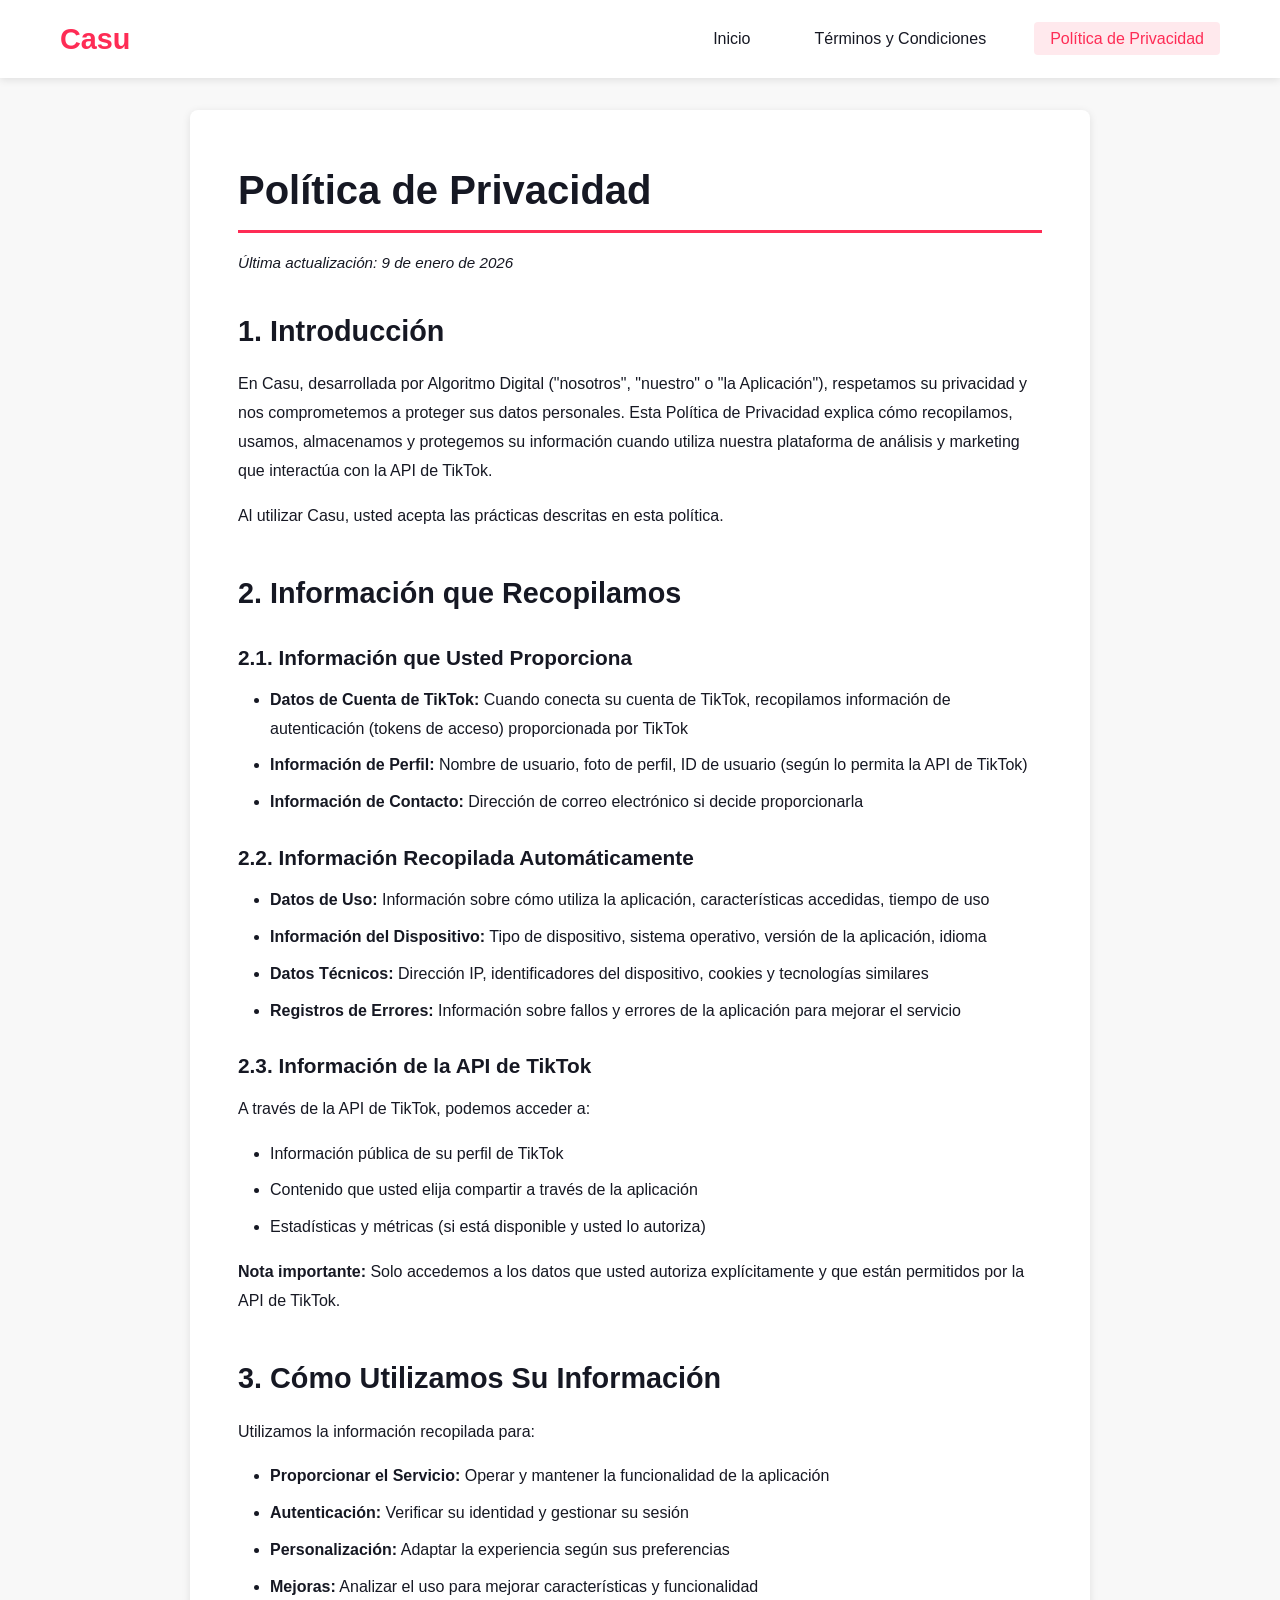
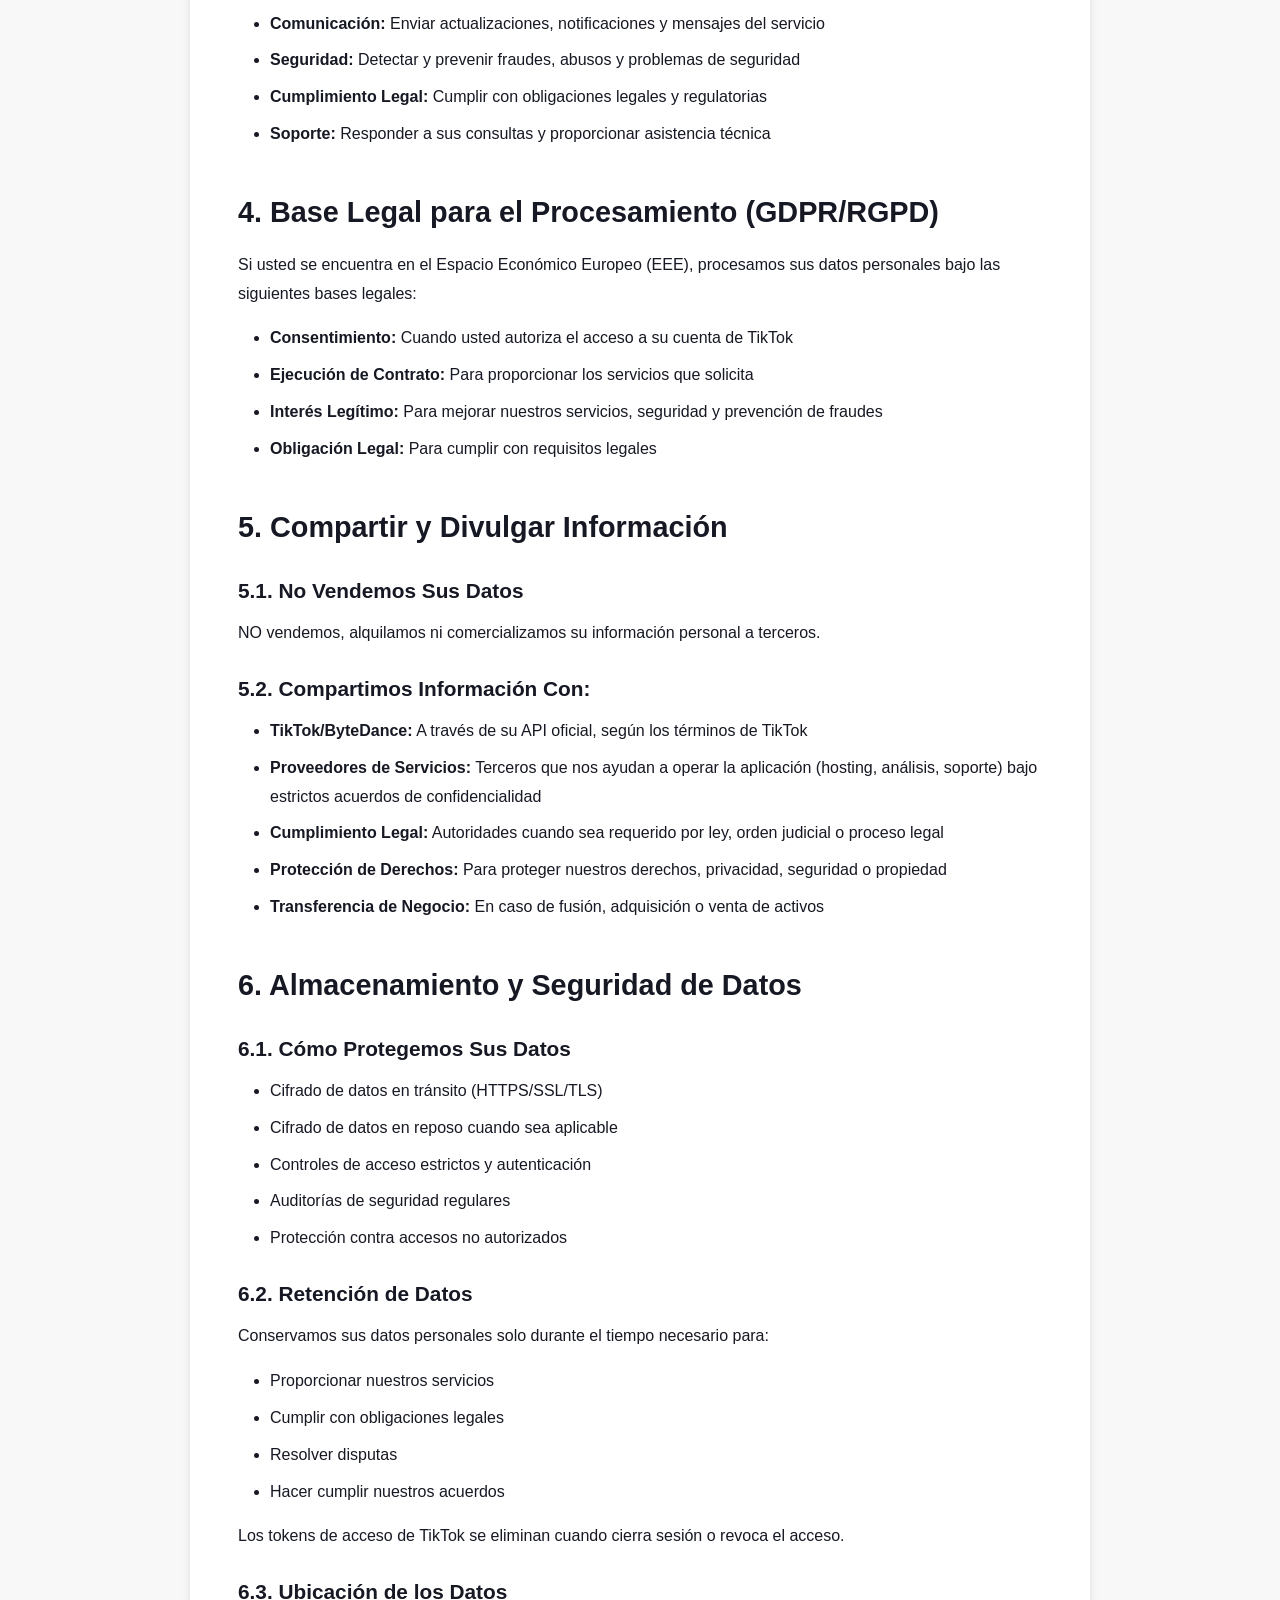
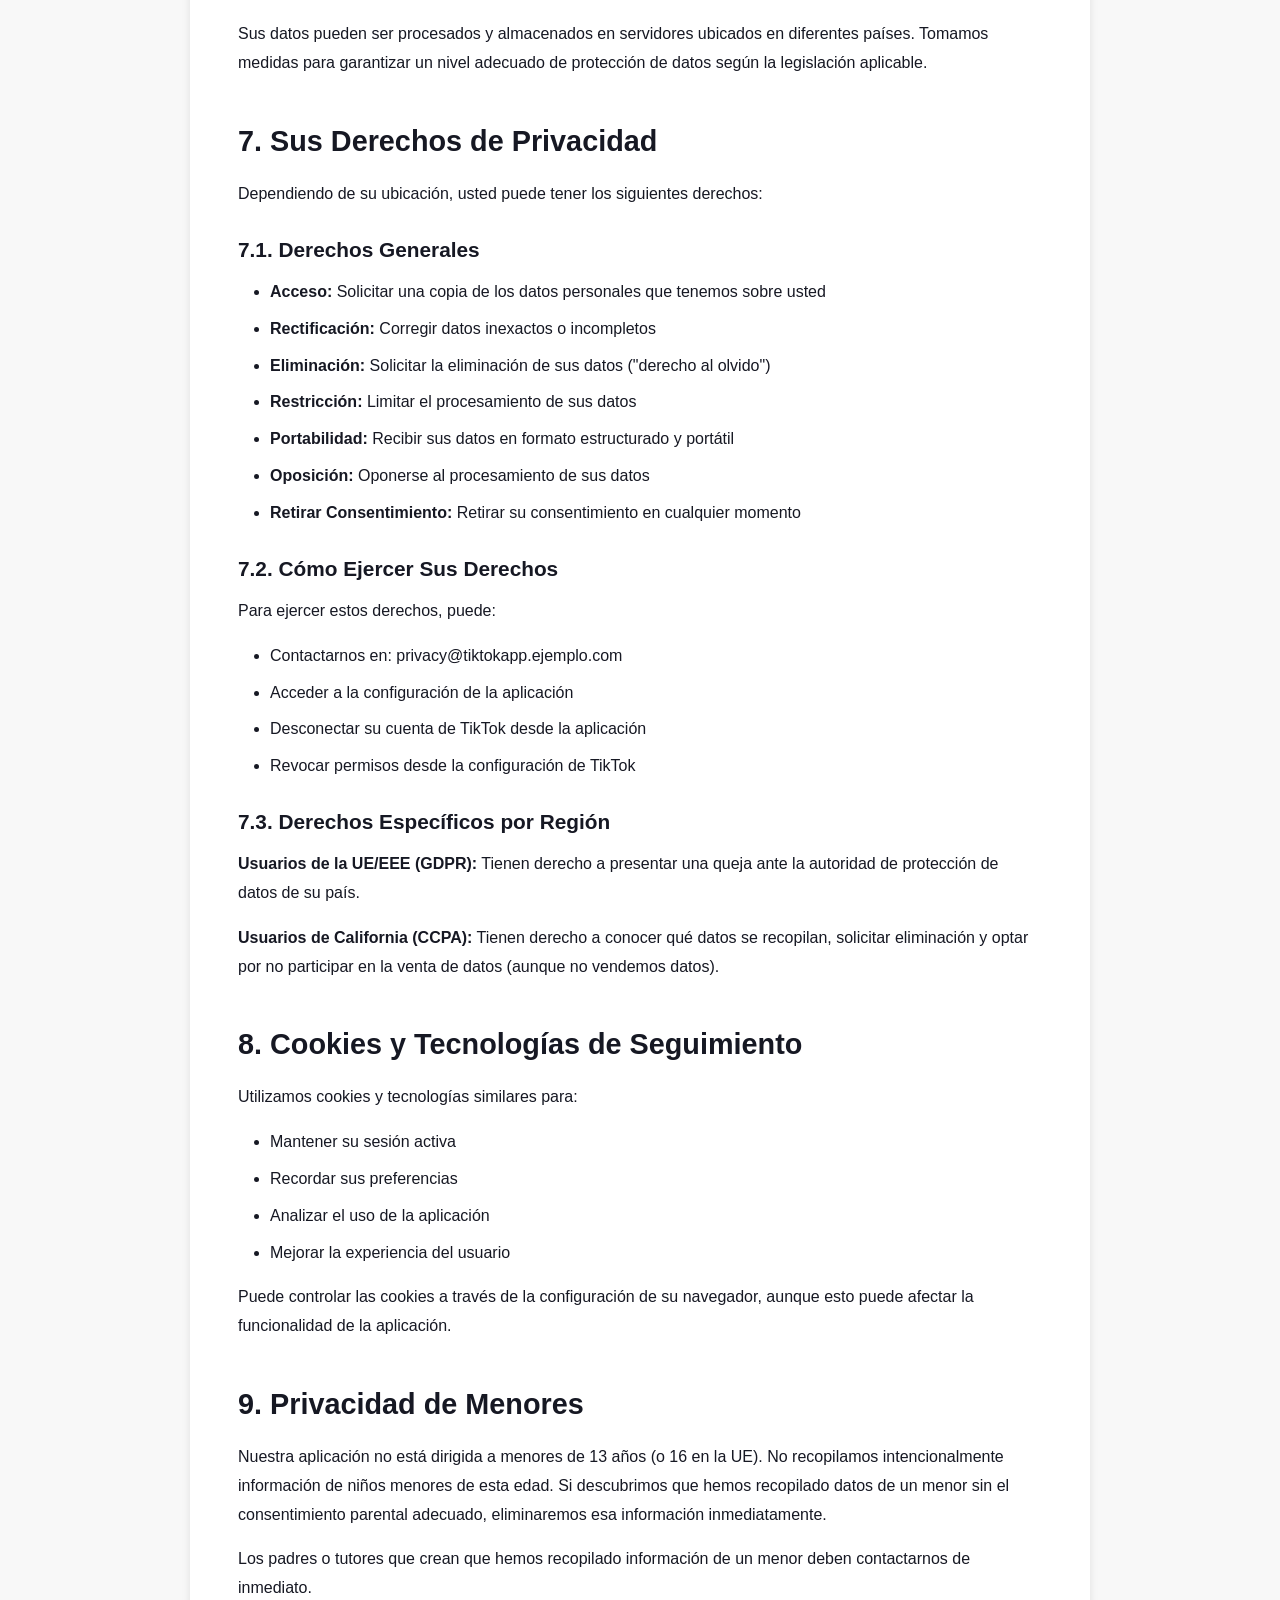
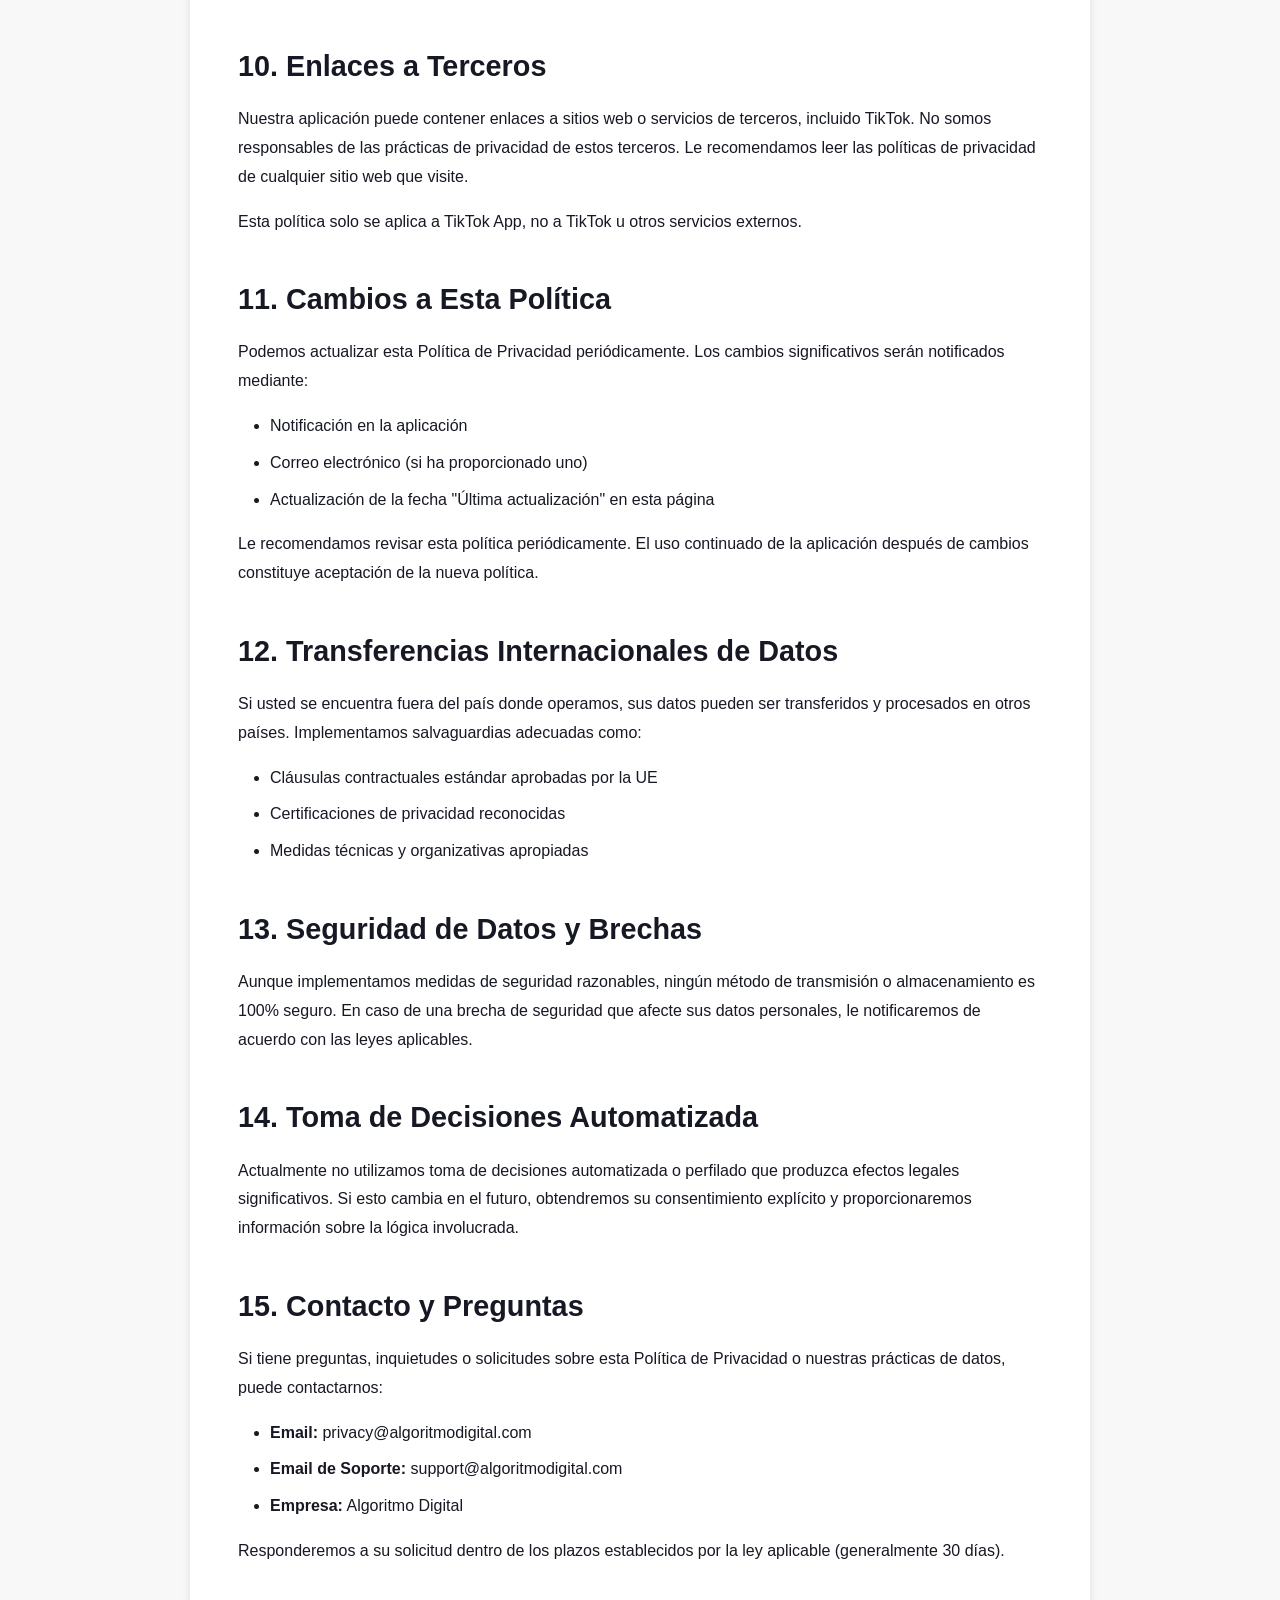
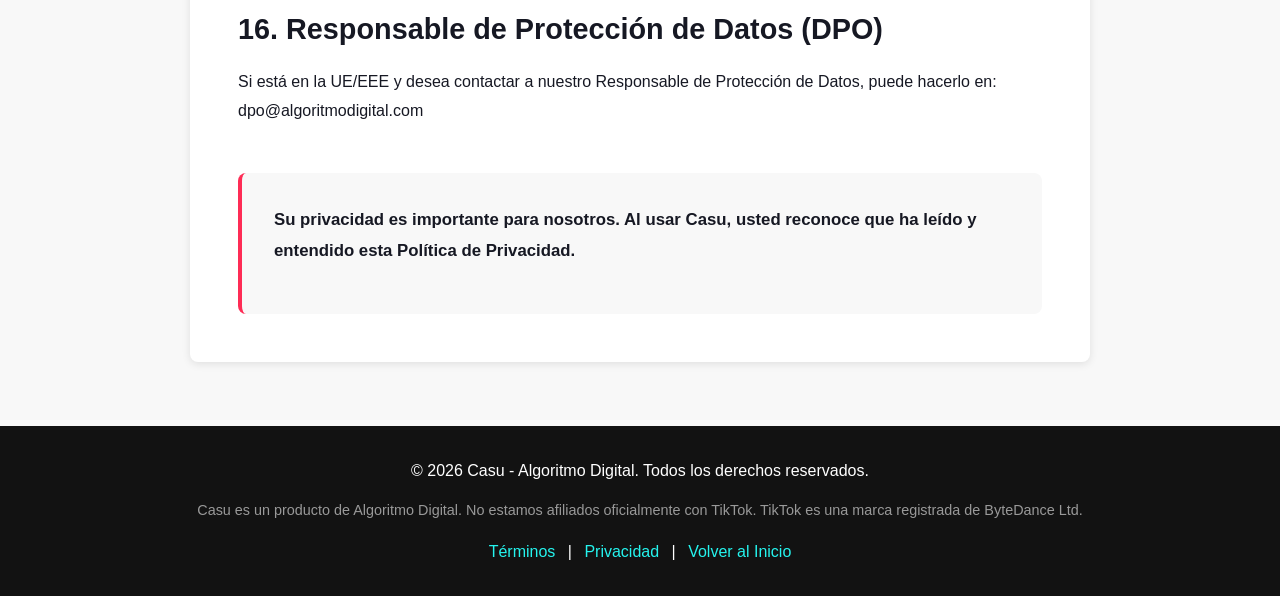
==== privacy.html @ 8401964d "update todo" ====
<!DOCTYPE html>
<html lang="es">
<head>
    <meta charset="UTF-8">
    <meta name="viewport" content="width=device-width, initial-scale=1.0">
    <title>Política de Privacidad - Casu | Algoritmo Digital</title>
    <link rel="stylesheet" href="styles.css">
</head>
<body>
    <header>
        <nav>
            <div class="container">
                <h1 class="logo">Casu</h1>
                <ul class="nav-links">
                    <li><a href="index.html">Inicio</a></li>
                    <li><a href="terms.html">Términos y Condiciones</a></li>
                    <li><a href="privacy.html" class="active">Política de Privacidad</a></li>
                </ul>
            </div>
        </nav>
    </header>

    <main>
        <div class="container legal-document">
            <h1>Política de Privacidad</h1>
            <p class="last-updated">Última actualización: 9 de enero de 2026</p>

            <section>
                <h2>1. Introducción</h2>
                <p>En Casu, desarrollada por Algoritmo Digital ("nosotros", "nuestro" o "la Aplicación"), respetamos su privacidad y nos comprometemos a proteger sus datos personales. Esta Política de Privacidad explica cómo recopilamos, usamos, almacenamos y protegemos su información cuando utiliza nuestra plataforma de análisis y marketing que interactúa con la API de TikTok.</p>
                <p>Al utilizar Casu, usted acepta las prácticas descritas en esta política.</p>
            </section>

            <section>
                <h2>2. Información que Recopilamos</h2>
                
                <h3>2.1. Información que Usted Proporciona</h3>
                <ul>
                    <li><strong>Datos de Cuenta de TikTok:</strong> Cuando conecta su cuenta de TikTok, recopilamos información de autenticación (tokens de acceso) proporcionada por TikTok</li>
                    <li><strong>Información de Perfil:</strong> Nombre de usuario, foto de perfil, ID de usuario (según lo permita la API de TikTok)</li>
                    <li><strong>Información de Contacto:</strong> Dirección de correo electrónico si decide proporcionarla</li>
                </ul>

                <h3>2.2. Información Recopilada Automáticamente</h3>
                <ul>
                    <li><strong>Datos de Uso:</strong> Información sobre cómo utiliza la aplicación, características accedidas, tiempo de uso</li>
                    <li><strong>Información del Dispositivo:</strong> Tipo de dispositivo, sistema operativo, versión de la aplicación, idioma</li>
                    <li><strong>Datos Técnicos:</strong> Dirección IP, identificadores del dispositivo, cookies y tecnologías similares</li>
                    <li><strong>Registros de Errores:</strong> Información sobre fallos y errores de la aplicación para mejorar el servicio</li>
                </ul>

                <h3>2.3. Información de la API de TikTok</h3>
                <p>A través de la API de TikTok, podemos acceder a:</p>
                <ul>
                    <li>Información pública de su perfil de TikTok</li>
                    <li>Contenido que usted elija compartir a través de la aplicación</li>
                    <li>Estadísticas y métricas (si está disponible y usted lo autoriza)</li>
                </ul>
                <p><strong>Nota importante:</strong> Solo accedemos a los datos que usted autoriza explícitamente y que están permitidos por la API de TikTok.</p>
            </section>

            <section>
                <h2>3. Cómo Utilizamos Su Información</h2>
                <p>Utilizamos la información recopilada para:</p>
                <ul>
                    <li><strong>Proporcionar el Servicio:</strong> Operar y mantener la funcionalidad de la aplicación</li>
                    <li><strong>Autenticación:</strong> Verificar su identidad y gestionar su sesión</li>
                    <li><strong>Personalización:</strong> Adaptar la experiencia según sus preferencias</li>
                    <li><strong>Mejoras:</strong> Analizar el uso para mejorar características y funcionalidad</li>
                    <li><strong>Comunicación:</strong> Enviar actualizaciones, notificaciones y mensajes del servicio</li>
                    <li><strong>Seguridad:</strong> Detectar y prevenir fraudes, abusos y problemas de seguridad</li>
                    <li><strong>Cumplimiento Legal:</strong> Cumplir con obligaciones legales y regulatorias</li>
                    <li><strong>Soporte:</strong> Responder a sus consultas y proporcionar asistencia técnica</li>
                </ul>
            </section>

            <section>
                <h2>4. Base Legal para el Procesamiento (GDPR/RGPD)</h2>
                <p>Si usted se encuentra en el Espacio Económico Europeo (EEE), procesamos sus datos personales bajo las siguientes bases legales:</p>
                <ul>
                    <li><strong>Consentimiento:</strong> Cuando usted autoriza el acceso a su cuenta de TikTok</li>
                    <li><strong>Ejecución de Contrato:</strong> Para proporcionar los servicios que solicita</li>
                    <li><strong>Interés Legítimo:</strong> Para mejorar nuestros servicios, seguridad y prevención de fraudes</li>
                    <li><strong>Obligación Legal:</strong> Para cumplir con requisitos legales</li>
                </ul>
            </section>

            <section>
                <h2>5. Compartir y Divulgar Información</h2>
                
                <h3>5.1. No Vendemos Sus Datos</h3>
                <p>NO vendemos, alquilamos ni comercializamos su información personal a terceros.</p>

                <h3>5.2. Compartimos Información Con:</h3>
                <ul>
                    <li><strong>TikTok/ByteDance:</strong> A través de su API oficial, según los términos de TikTok</li>
                    <li><strong>Proveedores de Servicios:</strong> Terceros que nos ayudan a operar la aplicación (hosting, análisis, soporte) bajo estrictos acuerdos de confidencialidad</li>
                    <li><strong>Cumplimiento Legal:</strong> Autoridades cuando sea requerido por ley, orden judicial o proceso legal</li>
                    <li><strong>Protección de Derechos:</strong> Para proteger nuestros derechos, privacidad, seguridad o propiedad</li>
                    <li><strong>Transferencia de Negocio:</strong> En caso de fusión, adquisición o venta de activos</li>
                </ul>
            </section>

            <section>
                <h2>6. Almacenamiento y Seguridad de Datos</h2>
                
                <h3>6.1. Cómo Protegemos Sus Datos</h3>
                <ul>
                    <li>Cifrado de datos en tránsito (HTTPS/SSL/TLS)</li>
                    <li>Cifrado de datos en reposo cuando sea aplicable</li>
                    <li>Controles de acceso estrictos y autenticación</li>
                    <li>Auditorías de seguridad regulares</li>
                    <li>Protección contra accesos no autorizados</li>
                </ul>

                <h3>6.2. Retención de Datos</h3>
                <p>Conservamos sus datos personales solo durante el tiempo necesario para:</p>
                <ul>
                    <li>Proporcionar nuestros servicios</li>
                    <li>Cumplir con obligaciones legales</li>
                    <li>Resolver disputas</li>
                    <li>Hacer cumplir nuestros acuerdos</li>
                </ul>
                <p>Los tokens de acceso de TikTok se eliminan cuando cierra sesión o revoca el acceso.</p>

                <h3>6.3. Ubicación de los Datos</h3>
                <p>Sus datos pueden ser procesados y almacenados en servidores ubicados en diferentes países. Tomamos medidas para garantizar un nivel adecuado de protección de datos según la legislación aplicable.</p>
            </section>

            <section>
                <h2>7. Sus Derechos de Privacidad</h2>
                <p>Dependiendo de su ubicación, usted puede tener los siguientes derechos:</p>
                
                <h3>7.1. Derechos Generales</h3>
                <ul>
                    <li><strong>Acceso:</strong> Solicitar una copia de los datos personales que tenemos sobre usted</li>
                    <li><strong>Rectificación:</strong> Corregir datos inexactos o incompletos</li>
                    <li><strong>Eliminación:</strong> Solicitar la eliminación de sus datos ("derecho al olvido")</li>
                    <li><strong>Restricción:</strong> Limitar el procesamiento de sus datos</li>
                    <li><strong>Portabilidad:</strong> Recibir sus datos en formato estructurado y portátil</li>
                    <li><strong>Oposición:</strong> Oponerse al procesamiento de sus datos</li>
                    <li><strong>Retirar Consentimiento:</strong> Retirar su consentimiento en cualquier momento</li>
                </ul>

                <h3>7.2. Cómo Ejercer Sus Derechos</h3>
                <p>Para ejercer estos derechos, puede:</p>
                <ul>
                    <li>Contactarnos en: privacy@tiktokapp.ejemplo.com</li>
                    <li>Acceder a la configuración de la aplicación</li>
                    <li>Desconectar su cuenta de TikTok desde la aplicación</li>
                    <li>Revocar permisos desde la configuración de TikTok</li>
                </ul>

                <h3>7.3. Derechos Específicos por Región</h3>
                <p><strong>Usuarios de la UE/EEE (GDPR):</strong> Tienen derecho a presentar una queja ante la autoridad de protección de datos de su país.</p>
                <p><strong>Usuarios de California (CCPA):</strong> Tienen derecho a conocer qué datos se recopilan, solicitar eliminación y optar por no participar en la venta de datos (aunque no vendemos datos).</p>
            </section>

            <section>
                <h2>8. Cookies y Tecnologías de Seguimiento</h2>
                <p>Utilizamos cookies y tecnologías similares para:</p>
                <ul>
                    <li>Mantener su sesión activa</li>
                    <li>Recordar sus preferencias</li>
                    <li>Analizar el uso de la aplicación</li>
                    <li>Mejorar la experiencia del usuario</li>
                </ul>
                <p>Puede controlar las cookies a través de la configuración de su navegador, aunque esto puede afectar la funcionalidad de la aplicación.</p>
            </section>

            <section>
                <h2>9. Privacidad de Menores</h2>
                <p>Nuestra aplicación no está dirigida a menores de 13 años (o 16 en la UE). No recopilamos intencionalmente información de niños menores de esta edad. Si descubrimos que hemos recopilado datos de un menor sin el consentimiento parental adecuado, eliminaremos esa información inmediatamente.</p>
                <p>Los padres o tutores que crean que hemos recopilado información de un menor deben contactarnos de inmediato.</p>
            </section>

            <section>
                <h2>10. Enlaces a Terceros</h2>
                <p>Nuestra aplicación puede contener enlaces a sitios web o servicios de terceros, incluido TikTok. No somos responsables de las prácticas de privacidad de estos terceros. Le recomendamos leer las políticas de privacidad de cualquier sitio web que visite.</p>
                <p>Esta política solo se aplica a TikTok App, no a TikTok u otros servicios externos.</p>
            </section>

            <section>
                <h2>11. Cambios a Esta Política</h2>
                <p>Podemos actualizar esta Política de Privacidad periódicamente. Los cambios significativos serán notificados mediante:</p>
                <ul>
                    <li>Notificación en la aplicación</li>
                    <li>Correo electrónico (si ha proporcionado uno)</li>
                    <li>Actualización de la fecha "Última actualización" en esta página</li>
                </ul>
                <p>Le recomendamos revisar esta política periódicamente. El uso continuado de la aplicación después de cambios constituye aceptación de la nueva política.</p>
            </section>

            <section>
                <h2>12. Transferencias Internacionales de Datos</h2>
                <p>Si usted se encuentra fuera del país donde operamos, sus datos pueden ser transferidos y procesados en otros países. Implementamos salvaguardias adecuadas como:</p>
                <ul>
                    <li>Cláusulas contractuales estándar aprobadas por la UE</li>
                    <li>Certificaciones de privacidad reconocidas</li>
                    <li>Medidas técnicas y organizativas apropiadas</li>
                </ul>
            </section>

            <section>
                <h2>13. Seguridad de Datos y Brechas</h2>
                <p>Aunque implementamos medidas de seguridad razonables, ningún método de transmisión o almacenamiento es 100% seguro. En caso de una brecha de seguridad que afecte sus datos personales, le notificaremos de acuerdo con las leyes aplicables.</p>
            </section>

            <section>
                <h2>14. Toma de Decisiones Automatizada</h2>
                <p>Actualmente no utilizamos toma de decisiones automatizada o perfilado que produzca efectos legales significativos. Si esto cambia en el futuro, obtendremos su consentimiento explícito y proporcionaremos información sobre la lógica involucrada.</p>
            </section>

            <section>
                <h2>15. Contacto y Preguntas</h2>
                <p>Si tiene preguntas, inquietudes o solicitudes sobre esta Política de Privacidad o nuestras prácticas de datos, puede contactarnos:</p>
                <ul>
                    <li><strong>Email:</strong> privacy@algoritmodigital.com</li>
                    <li><strong>Email de Soporte:</strong> support@algoritmodigital.com</li>
                    <li><strong>Empresa:</strong> Algoritmo Digital</li>
                </ul>
                <p>Responderemos a su solicitud dentro de los plazos establecidos por la ley aplicable (generalmente 30 días).</p>
            </section>

            <section>
                <h2>16. Responsable de Protección de Datos (DPO)</h2>
                <p>Si está en la UE/EEE y desea contactar a nuestro Responsable de Protección de Datos, puede hacerlo en: dpo@algoritmodigital.com</p>
            </section>

            <div class="legal-footer">
                <p><strong>Su privacidad es importante para nosotros. Al usar Casu, usted reconoce que ha leído y entendido esta Política de Privacidad.</strong></p>
            </div>
        </div>
    </main>

    <footer>
        <div class="container">
            <p>&copy; 2026 Casu - Algoritmo Digital. Todos los derechos reservados.</p>
            <p class="disclaimer">Casu es un producto de Algoritmo Digital. No estamos afiliados oficialmente con TikTok. TikTok es una marca registrada de ByteDance Ltd.</p>
            <div class="footer-links">
                <a href="terms.html">Términos</a> |
                <a href="privacy.html">Privacidad</a> |
                <a href="index.html">Volver al Inicio</a>
            </div>
        </div>
    </footer>
</body>
</html>
---- styles.css ----
/* Reset y estilos base */
* {
    margin: 0;
    padding: 0;
    box-sizing: border-box;
}

:root {
    --primary-color: #fe2c55;
    --secondary-color: #25f4ee;
    --dark-bg: #000000;
    --dark-gray: #121212;
    --light-gray: #f8f8f8;
    --text-dark: #161823;
    --text-light: #ffffff;
    --text-gray: #666666;
    --border-color: #e1e1e1;
    --shadow: 0 2px 8px rgba(0, 0, 0, 0.1);
    --shadow-hover: 0 4px 16px rgba(0, 0, 0, 0.15);
}

body {
    font-family: -apple-system, BlinkMacSystemFont, 'Segoe UI', 'Roboto', 'Helvetica', 'Arial', sans-serif;
    line-height: 1.6;
    color: var(--text-dark);
    background-color: var(--light-gray);
}

/* Contenedor principal */
.container {
    max-width: 1200px;
    margin: 0 auto;
    padding: 0 20px;
}

/* Header y navegación */
header {
    background-color: var(--text-light);
    box-shadow: var(--shadow);
    position: sticky;
    top: 0;
    z-index: 1000;
}

nav {
    padding: 1rem 0;
}

nav .container {
    display: flex;
    justify-content: space-between;
    align-items: center;
}

.logo {
    font-size: 1.8rem;
    font-weight: 700;
    color: var(--primary-color);
    cursor: pointer;
}

.nav-links {
    display: flex;
    list-style: none;
    gap: 2rem;
}

.nav-links a {
    text-decoration: none;
    color: var(--text-dark);
    font-weight: 500;
    transition: color 0.3s ease;
    padding: 0.5rem 1rem;
    border-radius: 4px;
}

.nav-links a:hover,
.nav-links a.active {
    color: var(--primary-color);
    background-color: rgba(254, 44, 85, 0.1);
}

/* Hero section */
.hero {
    background: linear-gradient(135deg, var(--primary-color) 0%, #ff6b6b 100%);
    color: var(--text-light);
    padding: 4rem 0;
    text-align: center;
}

.hero h2 {
    font-size: 2.5rem;
    margin-bottom: 1rem;
    font-weight: 700;
}

.hero p {
    font-size: 1.2rem;
    margin-bottom: 2rem;
    opacity: 0.95;
}

/* Botones */
.btn {
    display: inline-block;
    padding: 0.75rem 2rem;
    text-decoration: none;
    border-radius: 8px;
    font-weight: 600;
    transition: all 0.3s ease;
    cursor: pointer;
    border: none;
    font-size: 1rem;
}

.btn-primary {
    background-color: var(--text-light);
    color: var(--primary-color);
}

.btn-primary:hover {
    transform: translateY(-2px);
    box-shadow: var(--shadow-hover);
}

.cta-buttons {
    display: flex;
    gap: 1rem;
    justify-content: center;
    flex-wrap: wrap;
}

/* Features section */
.features {
    padding: 4rem 0;
    background-color: var(--text-light);
}

.features h2 {
    text-align: center;
    font-size: 2rem;
    margin-bottom: 3rem;
    color: var(--text-dark);
}

.feature-grid {
    display: grid;
    grid-template-columns: repeat(auto-fit, minmax(280px, 1fr));
    gap: 2rem;
}

.feature-card {
    background: var(--light-gray);
    padding: 2rem;
    border-radius: 12px;
    text-align: center;
    transition: all 0.3s ease;
    border: 1px solid var(--border-color);
}

.feature-card:hover {
    transform: translateY(-5px);
    box-shadow: var(--shadow-hover);
}

.feature-card h3 {
    font-size: 1.5rem;
    margin-bottom: 1rem;
    color: var(--text-dark);
}

.feature-card p {
    color: var(--text-gray);
    line-height: 1.8;
}

/* Legal section */
.legal-section {
    padding: 4rem 0;
    background-color: var(--light-gray);
    text-align: center;
}

.legal-section h2 {
    font-size: 2rem;
    margin-bottom: 1rem;
    color: var(--text-dark);
}

.legal-section p {
    color: var(--text-gray);
    margin-bottom: 2rem;
    font-size: 1.1rem;
}

.legal-links {
    display: flex;
    gap: 2rem;
    justify-content: center;
    flex-wrap: wrap;
}

.legal-link {
    display: inline-block;
    padding: 1rem 2rem;
    background-color: var(--text-light);
    color: var(--text-dark);
    text-decoration: none;
    border-radius: 8px;
    font-weight: 600;
    transition: all 0.3s ease;
    box-shadow: var(--shadow);
    border: 2px solid var(--primary-color);
}

.legal-link:hover {
    background-color: var(--primary-color);
    color: var(--text-light);
    transform: translateY(-3px);
    box-shadow: var(--shadow-hover);
}

/* Legal document styles */
.legal-document {
    background-color: var(--text-light);
    padding: 3rem;
    margin: 2rem auto;
    border-radius: 8px;
    box-shadow: var(--shadow);
    max-width: 900px;
}

.legal-document h1 {
    font-size: 2.5rem;
    margin-bottom: 1rem;
    color: var(--text-dark);
    border-bottom: 3px solid var(--primary-color);
    padding-bottom: 0.5rem;
}

.last-updated {
    color: var(--text-gray);
    font-style: italic;
    margin-bottom: 2rem;
    font-size: 0.95rem;
}

.legal-document section {
    margin-bottom: 2.5rem;
}

.legal-document h2 {
    font-size: 1.8rem;
    margin-bottom: 1rem;
    color: var(--text-dark);
    margin-top: 2rem;
}

.legal-document h3 {
    font-size: 1.3rem;
    margin-bottom: 0.75rem;
    margin-top: 1.5rem;
    color: var(--text-dark);
}

.legal-document p {
    margin-bottom: 1rem;
    line-height: 1.8;
    color: var(--text-dark);
}

.legal-document ul {
    margin-left: 2rem;
    margin-bottom: 1rem;
}

.legal-document li {
    margin-bottom: 0.5rem;
    line-height: 1.8;
}

.legal-document a {
    color: var(--primary-color);
    text-decoration: none;
    font-weight: 500;
}

.legal-document a:hover {
    text-decoration: underline;
}

.legal-footer {
    background-color: var(--light-gray);
    padding: 2rem;
    border-radius: 8px;
    margin-top: 3rem;
    border-left: 4px solid var(--primary-color);
}

.legal-footer p {
    color: var(--text-dark);
    font-size: 1.05rem;
}

/* Footer */
footer {
    background-color: var(--dark-gray);
    color: var(--text-light);
    padding: 2rem 0;
    text-align: center;
    margin-top: 4rem;
}

footer .container {
    max-width: 1200px;
}

footer p {
    margin-bottom: 0.5rem;
}

.disclaimer {
    font-size: 0.9rem;
    color: #999;
    margin-top: 1rem;
}

.footer-links {
    margin-top: 1rem;
}

.footer-links a {
    color: var(--secondary-color);
    text-decoration: none;
    margin: 0 0.5rem;
    transition: color 0.3s ease;
}

.footer-links a:hover {
    color: var(--text-light);
}

/* Responsive design */
@media (max-width: 768px) {
    .nav-links {
        gap: 1rem;
        flex-wrap: wrap;
        justify-content: center;
    }
    
    nav .container {
        flex-direction: column;
        gap: 1rem;
    }
    
    .logo {
        font-size: 1.5rem;
    }
    
    .hero h2 {
        font-size: 2rem;
    }
    
    .hero p {
        font-size: 1rem;
    }
    
    .feature-grid {
        grid-template-columns: 1fr;
    }
    
    .legal-document {
        padding: 1.5rem;
    }
    
    .legal-document h1 {
        font-size: 2rem;
    }
    
    .legal-document h2 {
        font-size: 1.5rem;
    }
    
    .legal-links {
        flex-direction: column;
    }
}

@media (max-width: 480px) {
    .hero {
        padding: 2rem 0;
    }
    
    .features {
        padding: 2rem 0;
    }
    
    .legal-section {
        padding: 2rem 0;
    }
    
    .legal-document {
        padding: 1rem;
        margin: 1rem;
    }
}

/* Animaciones */
@keyframes fadeIn {
    from {
        opacity: 0;
        transform: translateY(20px);
    }
    to {
        opacity: 1;
        transform: translateY(0);
    }
}

.feature-card,
.legal-link {
    animation: fadeIn 0.5s ease-out;
}

/* Scrollbar personalizada */
::-webkit-scrollbar {
    width: 10px;
}

::-webkit-scrollbar-track {
    background: var(--light-gray);
}

::-webkit-scrollbar-thumb {
    background: var(--primary-color);
    border-radius: 5px;
}

::-webkit-scrollbar-thumb:hover {
    background: #d91d45;
}
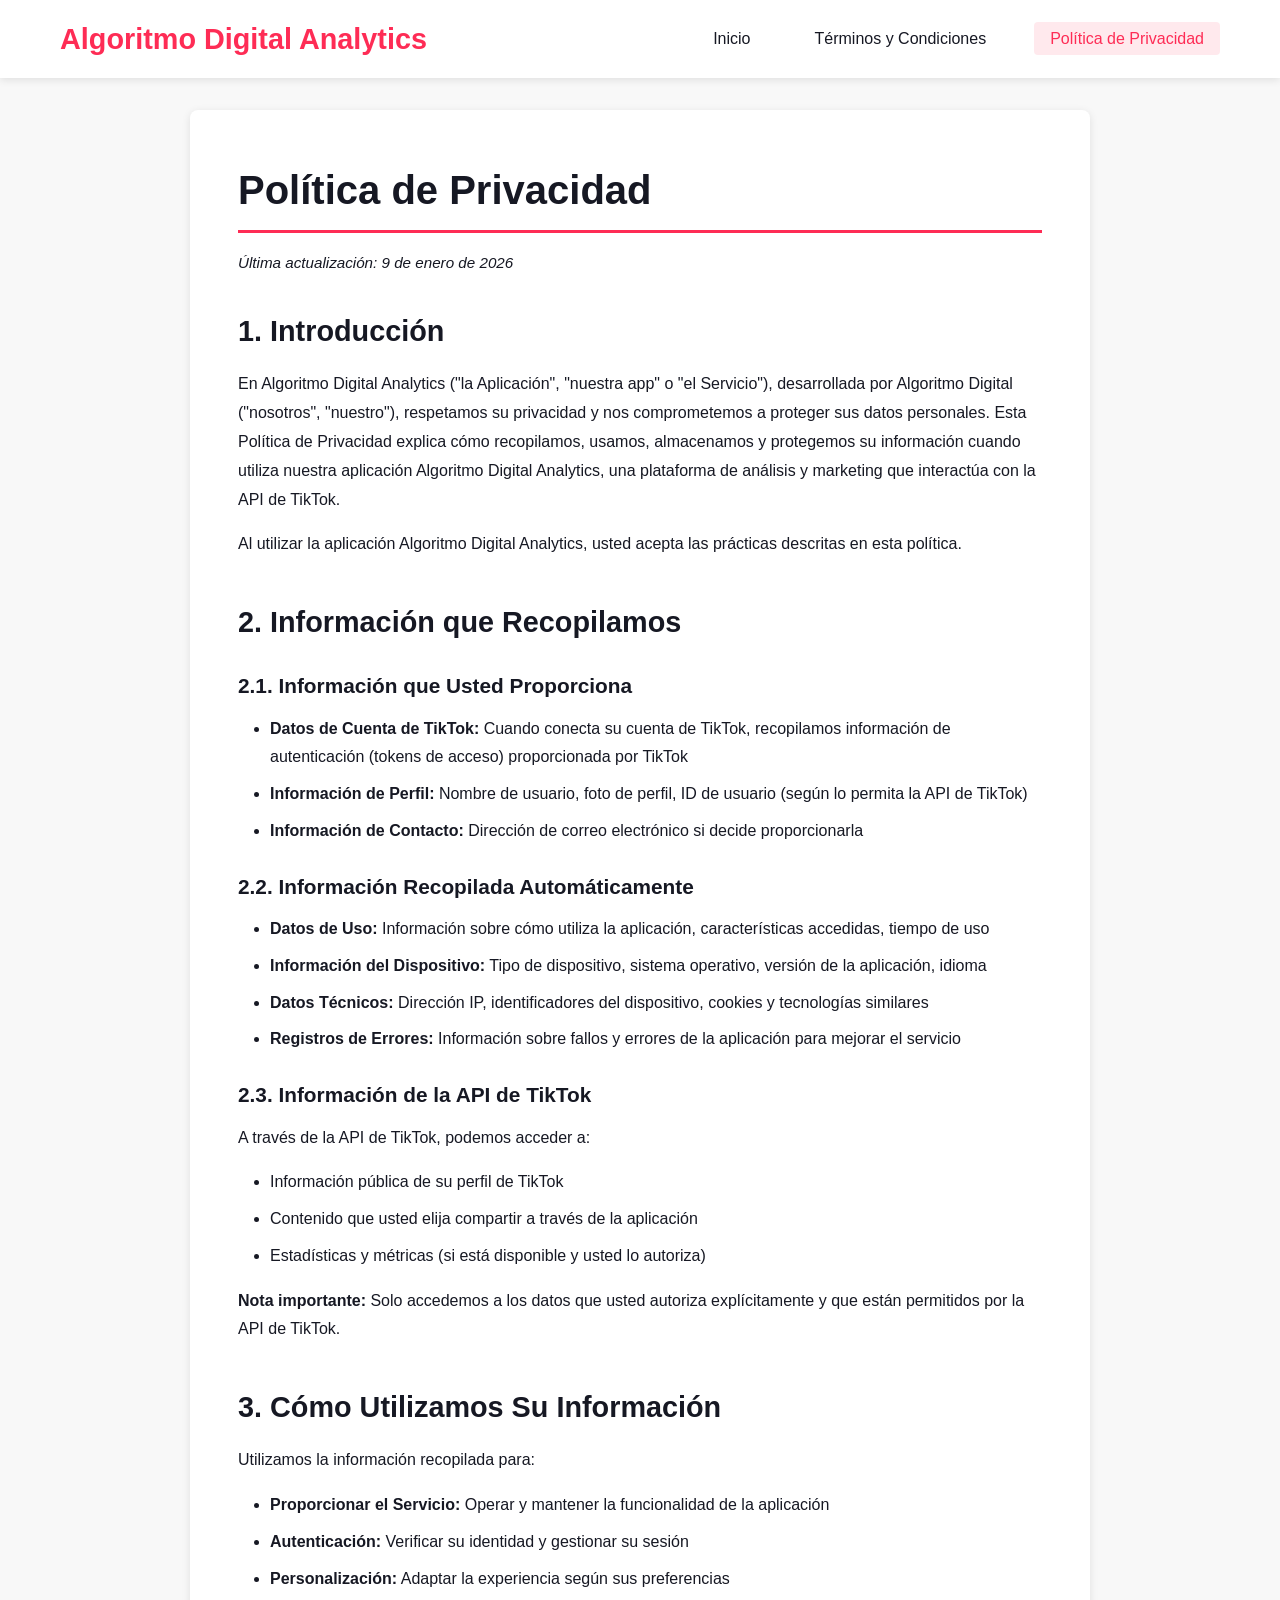
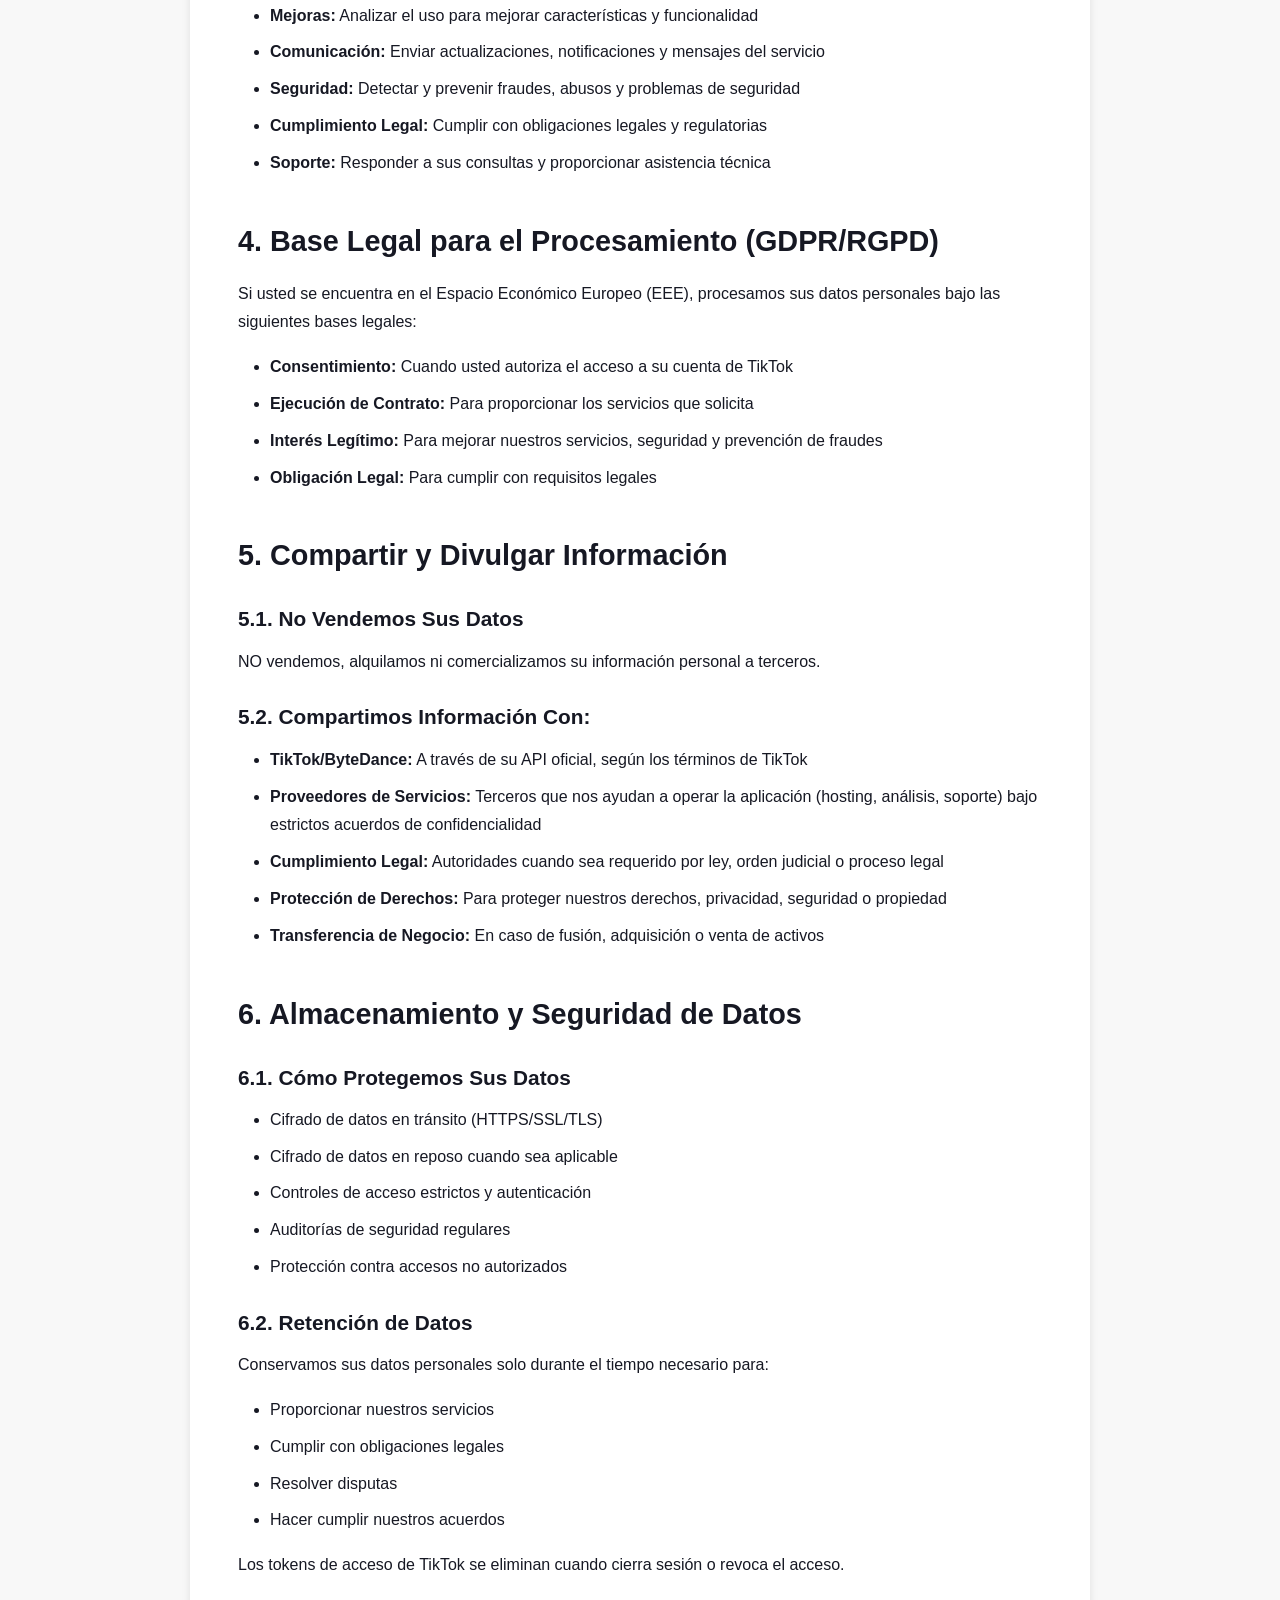
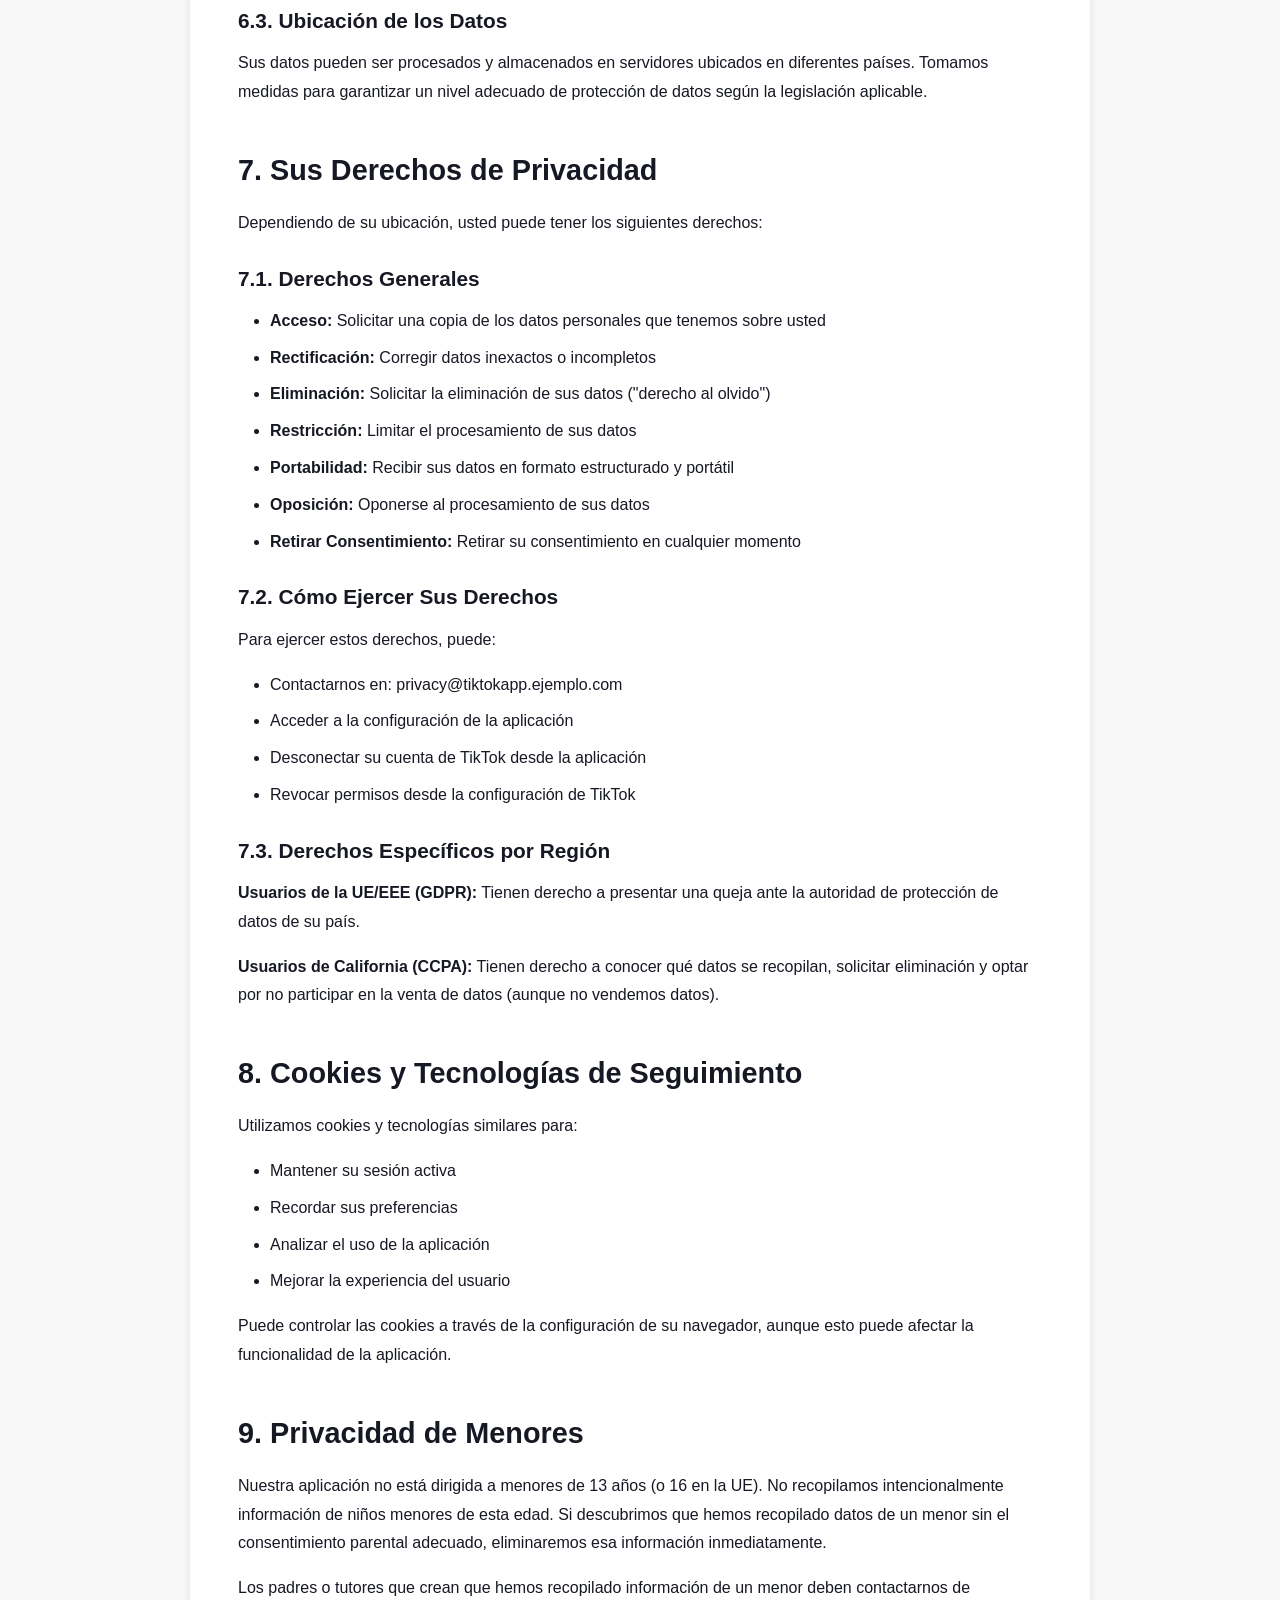
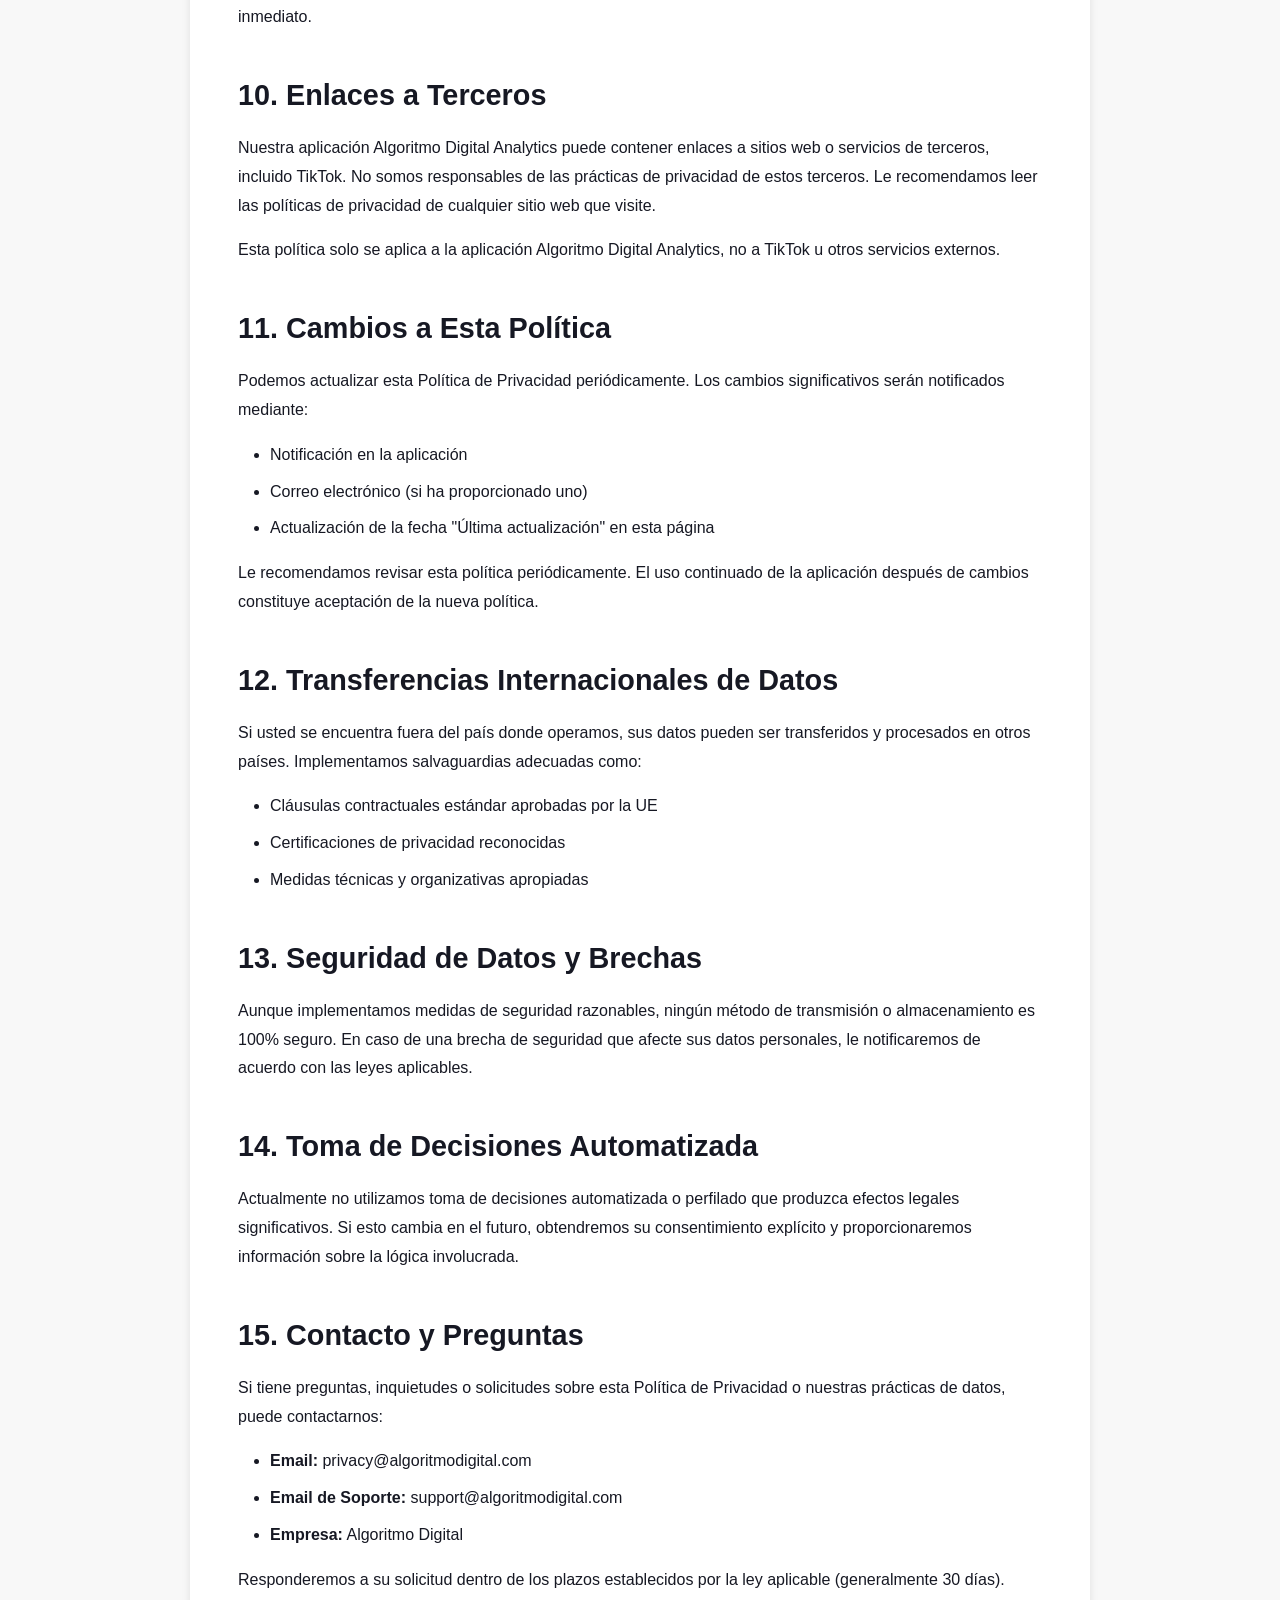
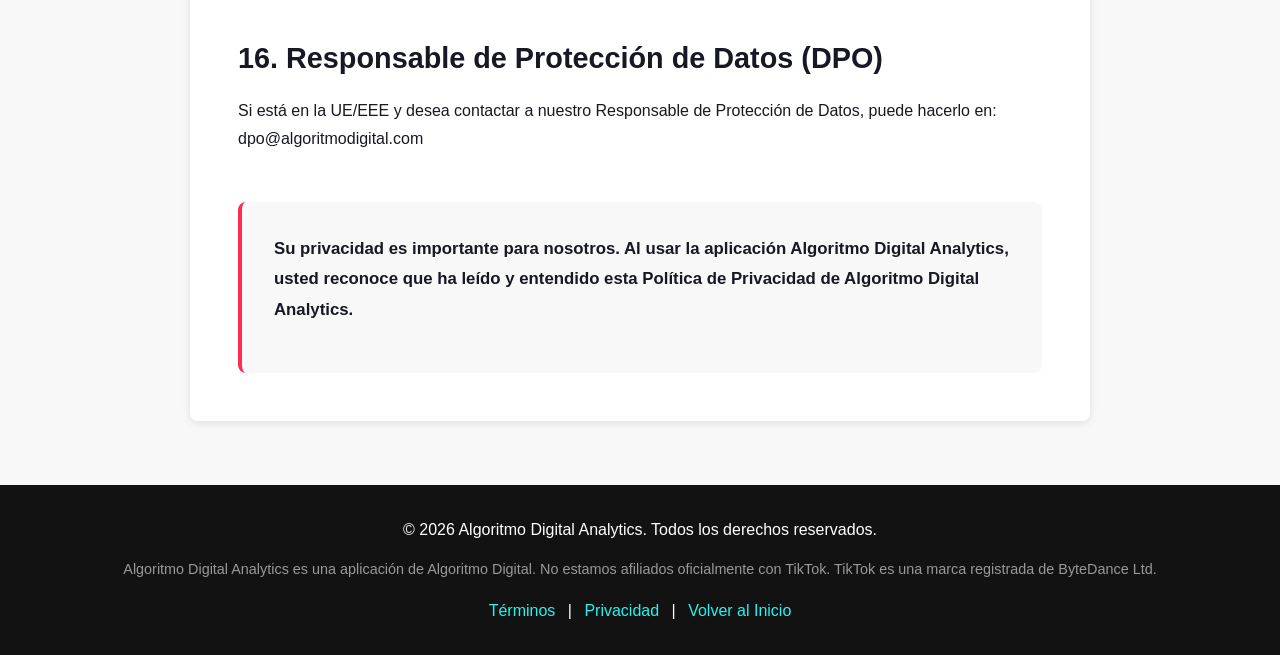
==== commit d6ee2053: "UPD:" ====
--- a/privacy.html
+++ b/privacy.html
@@ -3,14 +3,14 @@
 <head>
     <meta charset="UTF-8">
     <meta name="viewport" content="width=device-width, initial-scale=1.0">
-    <title>Política de Privacidad - Casu | Algoritmo Digital</title>
+    <title>Política de Privacidad - Algoritmo Digital Analytics</title>
     <link rel="stylesheet" href="styles.css">
 </head>
 <body>
     <header>
         <nav>
             <div class="container">
-                <h1 class="logo">Casu</h1>
+                <h1 class="logo">Algoritmo Digital Analytics</h1>
                 <ul class="nav-links">
                     <li><a href="index.html">Inicio</a></li>
                     <li><a href="terms.html">Términos y Condiciones</a></li>
@@ -27,8 +27,8 @@
 
             <section>
                 <h2>1. Introducción</h2>
-                <p>En Casu, desarrollada por Algoritmo Digital ("nosotros", "nuestro" o "la Aplicación"), respetamos su privacidad y nos comprometemos a proteger sus datos personales. Esta Política de Privacidad explica cómo recopilamos, usamos, almacenamos y protegemos su información cuando utiliza nuestra plataforma de análisis y marketing que interactúa con la API de TikTok.</p>
-                <p>Al utilizar Casu, usted acepta las prácticas descritas en esta política.</p>
+                <p>En Algoritmo Digital Analytics ("la Aplicación", "nuestra app" o "el Servicio"), desarrollada por Algoritmo Digital ("nosotros", "nuestro"), respetamos su privacidad y nos comprometemos a proteger sus datos personales. Esta Política de Privacidad explica cómo recopilamos, usamos, almacenamos y protegemos su información cuando utiliza nuestra aplicación Algoritmo Digital Analytics, una plataforma de análisis y marketing que interactúa con la API de TikTok.</p>
+                <p>Al utilizar la aplicación Algoritmo Digital Analytics, usted acepta las prácticas descritas en esta política.</p>
             </section>
 
             <section>
@@ -176,8 +176,8 @@
 
             <section>
                 <h2>10. Enlaces a Terceros</h2>
-                <p>Nuestra aplicación puede contener enlaces a sitios web o servicios de terceros, incluido TikTok. No somos responsables de las prácticas de privacidad de estos terceros. Le recomendamos leer las políticas de privacidad de cualquier sitio web que visite.</p>
-                <p>Esta política solo se aplica a TikTok App, no a TikTok u otros servicios externos.</p>
+                <p>Nuestra aplicación Algoritmo Digital Analytics puede contener enlaces a sitios web o servicios de terceros, incluido TikTok. No somos responsables de las prácticas de privacidad de estos terceros. Le recomendamos leer las políticas de privacidad de cualquier sitio web que visite.</p>
+                <p>Esta política solo se aplica a la aplicación Algoritmo Digital Analytics, no a TikTok u otros servicios externos.</p>
             </section>
 
             <section>
@@ -228,15 +228,15 @@
             </section>
 
             <div class="legal-footer">
-                <p><strong>Su privacidad es importante para nosotros. Al usar Casu, usted reconoce que ha leído y entendido esta Política de Privacidad.</strong></p>
+                <p><strong>Su privacidad es importante para nosotros. Al usar la aplicación Algoritmo Digital Analytics, usted reconoce que ha leído y entendido esta Política de Privacidad de Algoritmo Digital Analytics.</strong></p>
             </div>
         </div>
     </main>
 
     <footer>
         <div class="container">
-            <p>&copy; 2026 Casu - Algoritmo Digital. Todos los derechos reservados.</p>
-            <p class="disclaimer">Casu es un producto de Algoritmo Digital. No estamos afiliados oficialmente con TikTok. TikTok es una marca registrada de ByteDance Ltd.</p>
+            <p>&copy; 2026 Algoritmo Digital Analytics. Todos los derechos reservados.</p>
+            <p class="disclaimer">Algoritmo Digital Analytics es una aplicación de Algoritmo Digital. No estamos afiliados oficialmente con TikTok. TikTok es una marca registrada de ByteDance Ltd.</p>
             <div class="footer-links">
                 <a href="terms.html">Términos</a> |
                 <a href="privacy.html">Privacidad</a> |
